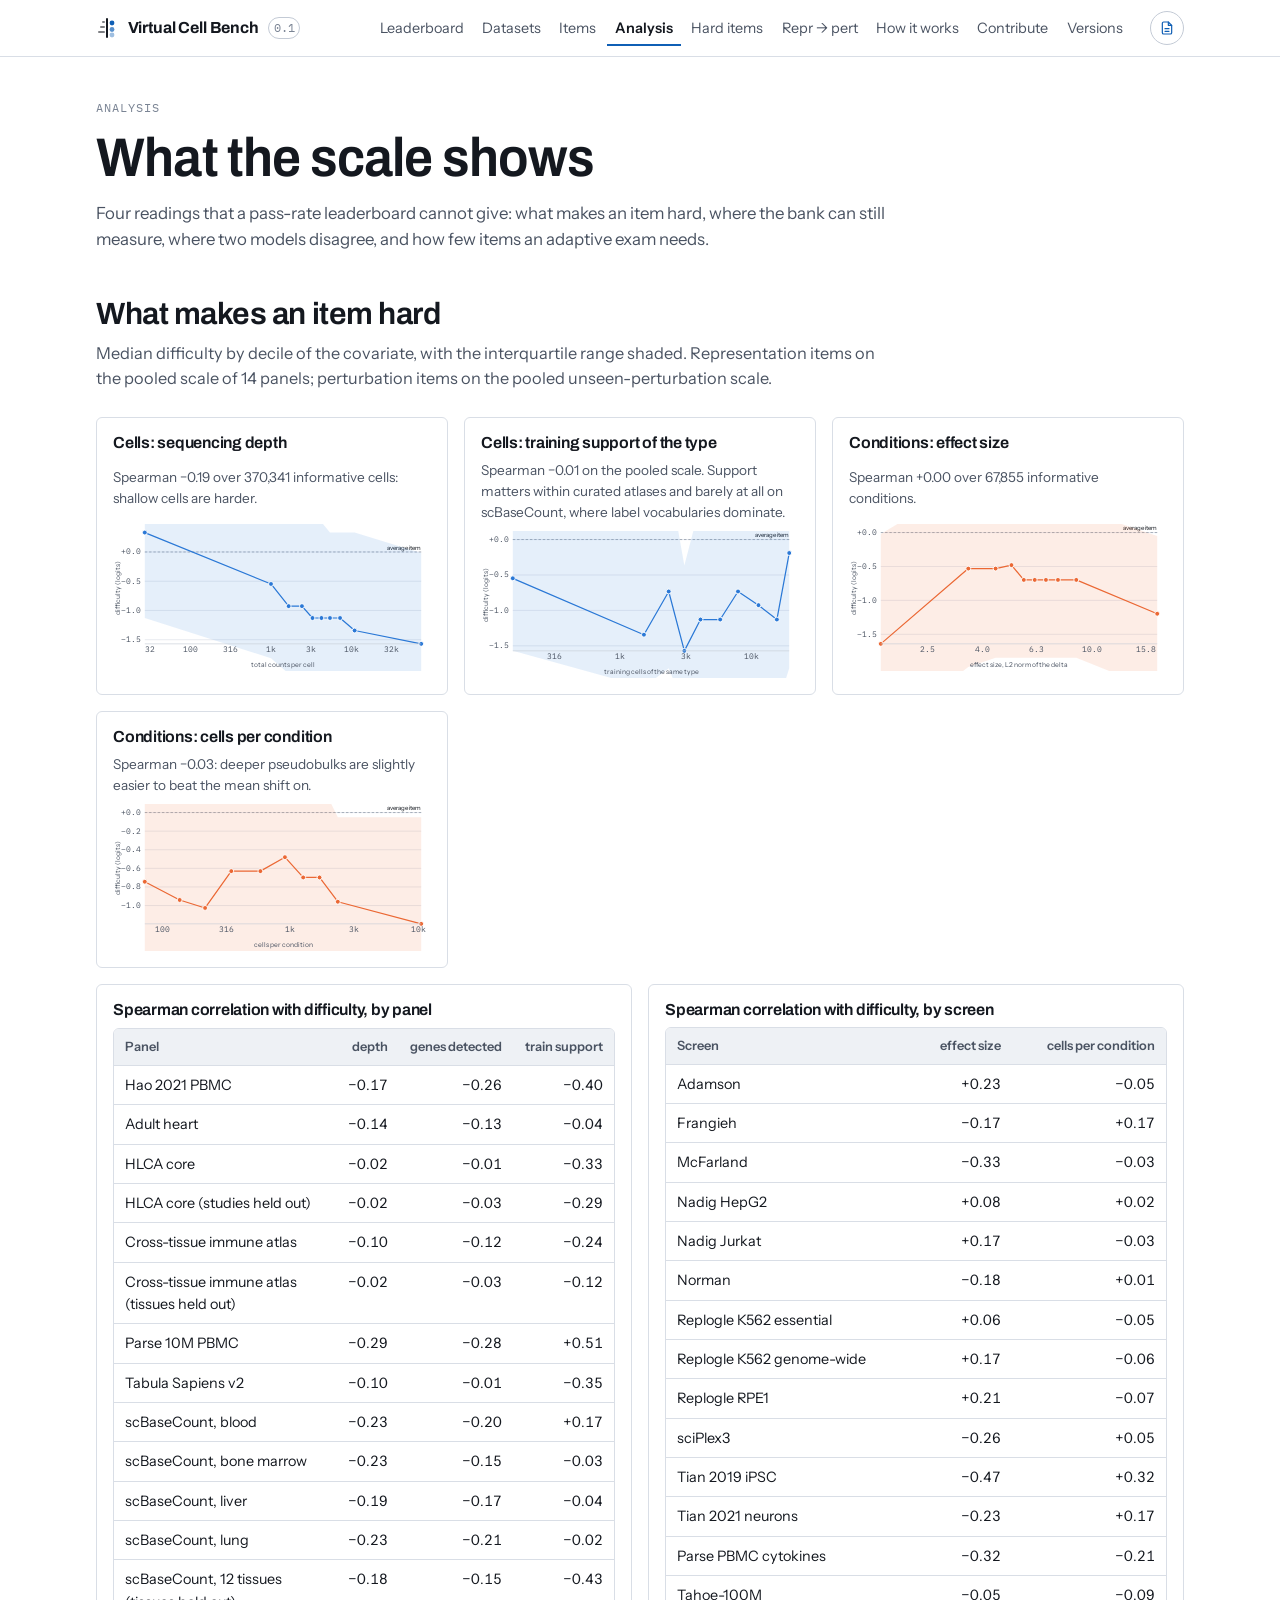
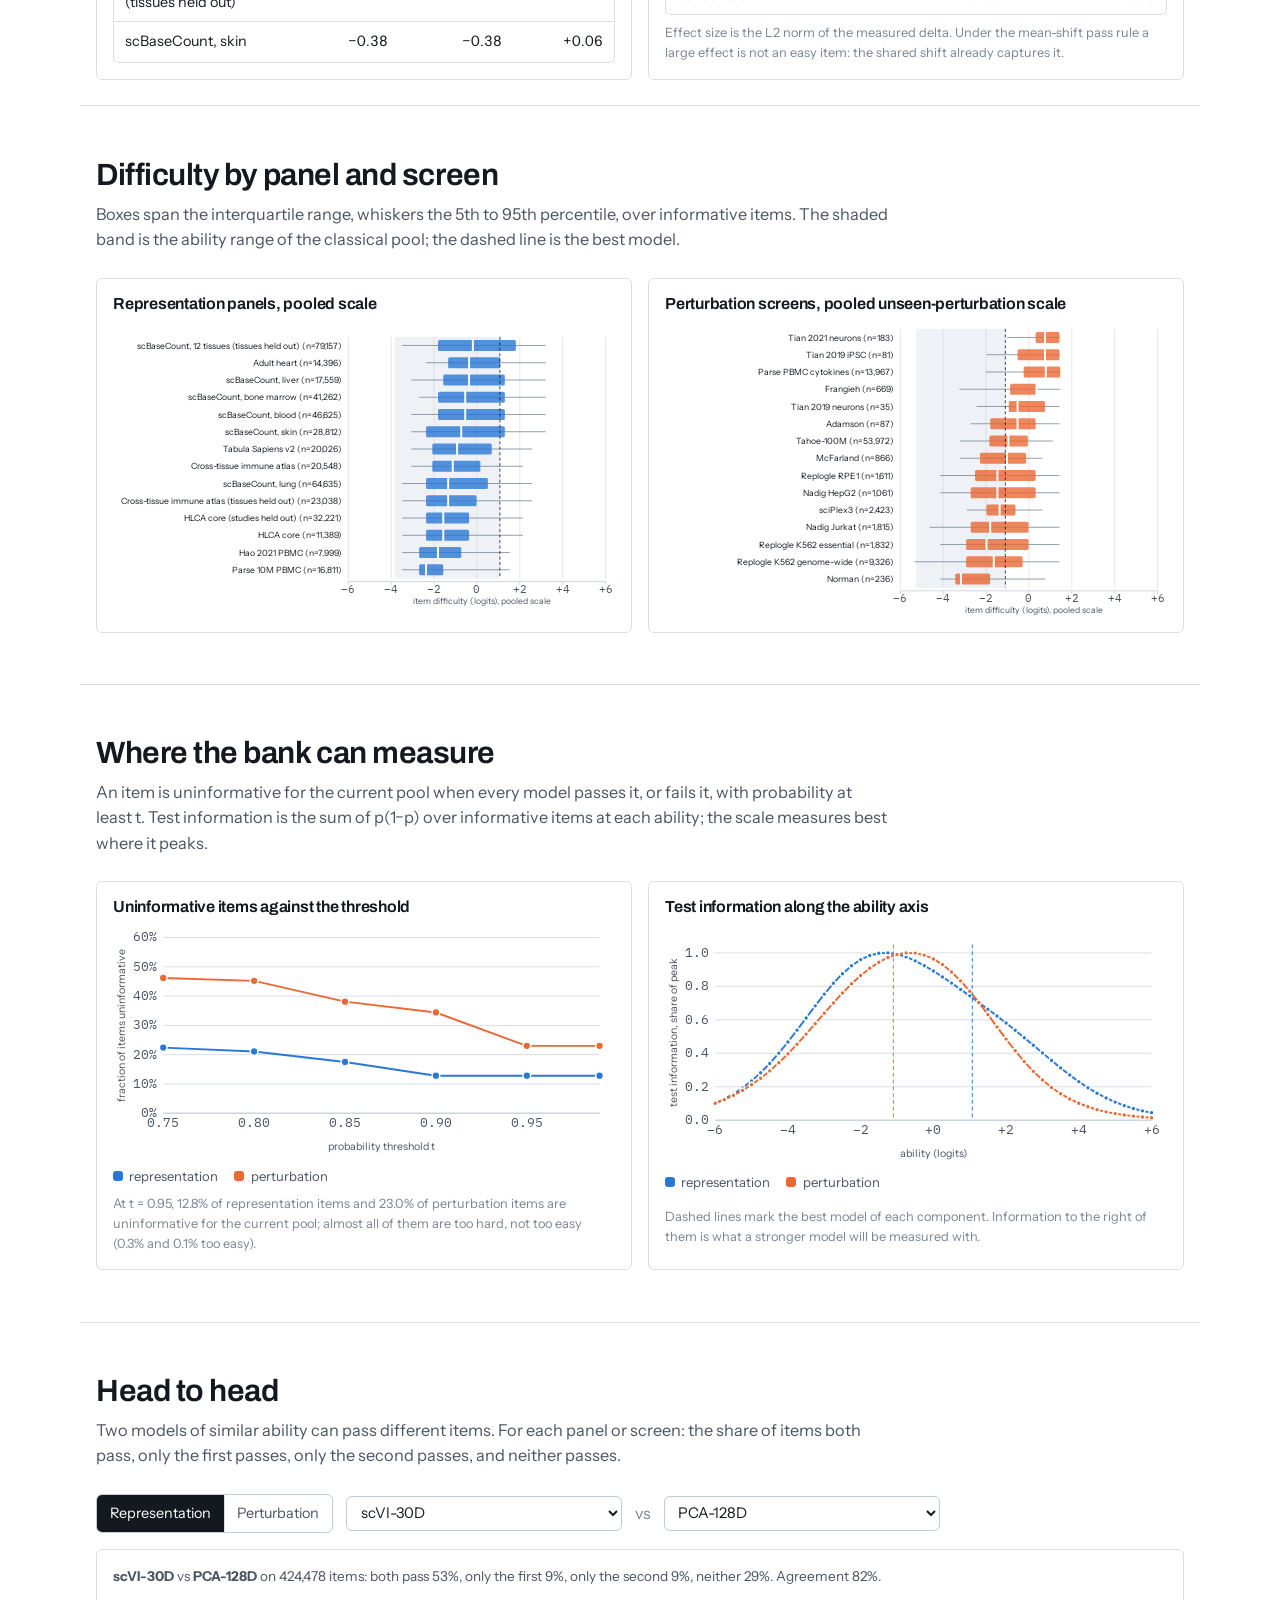
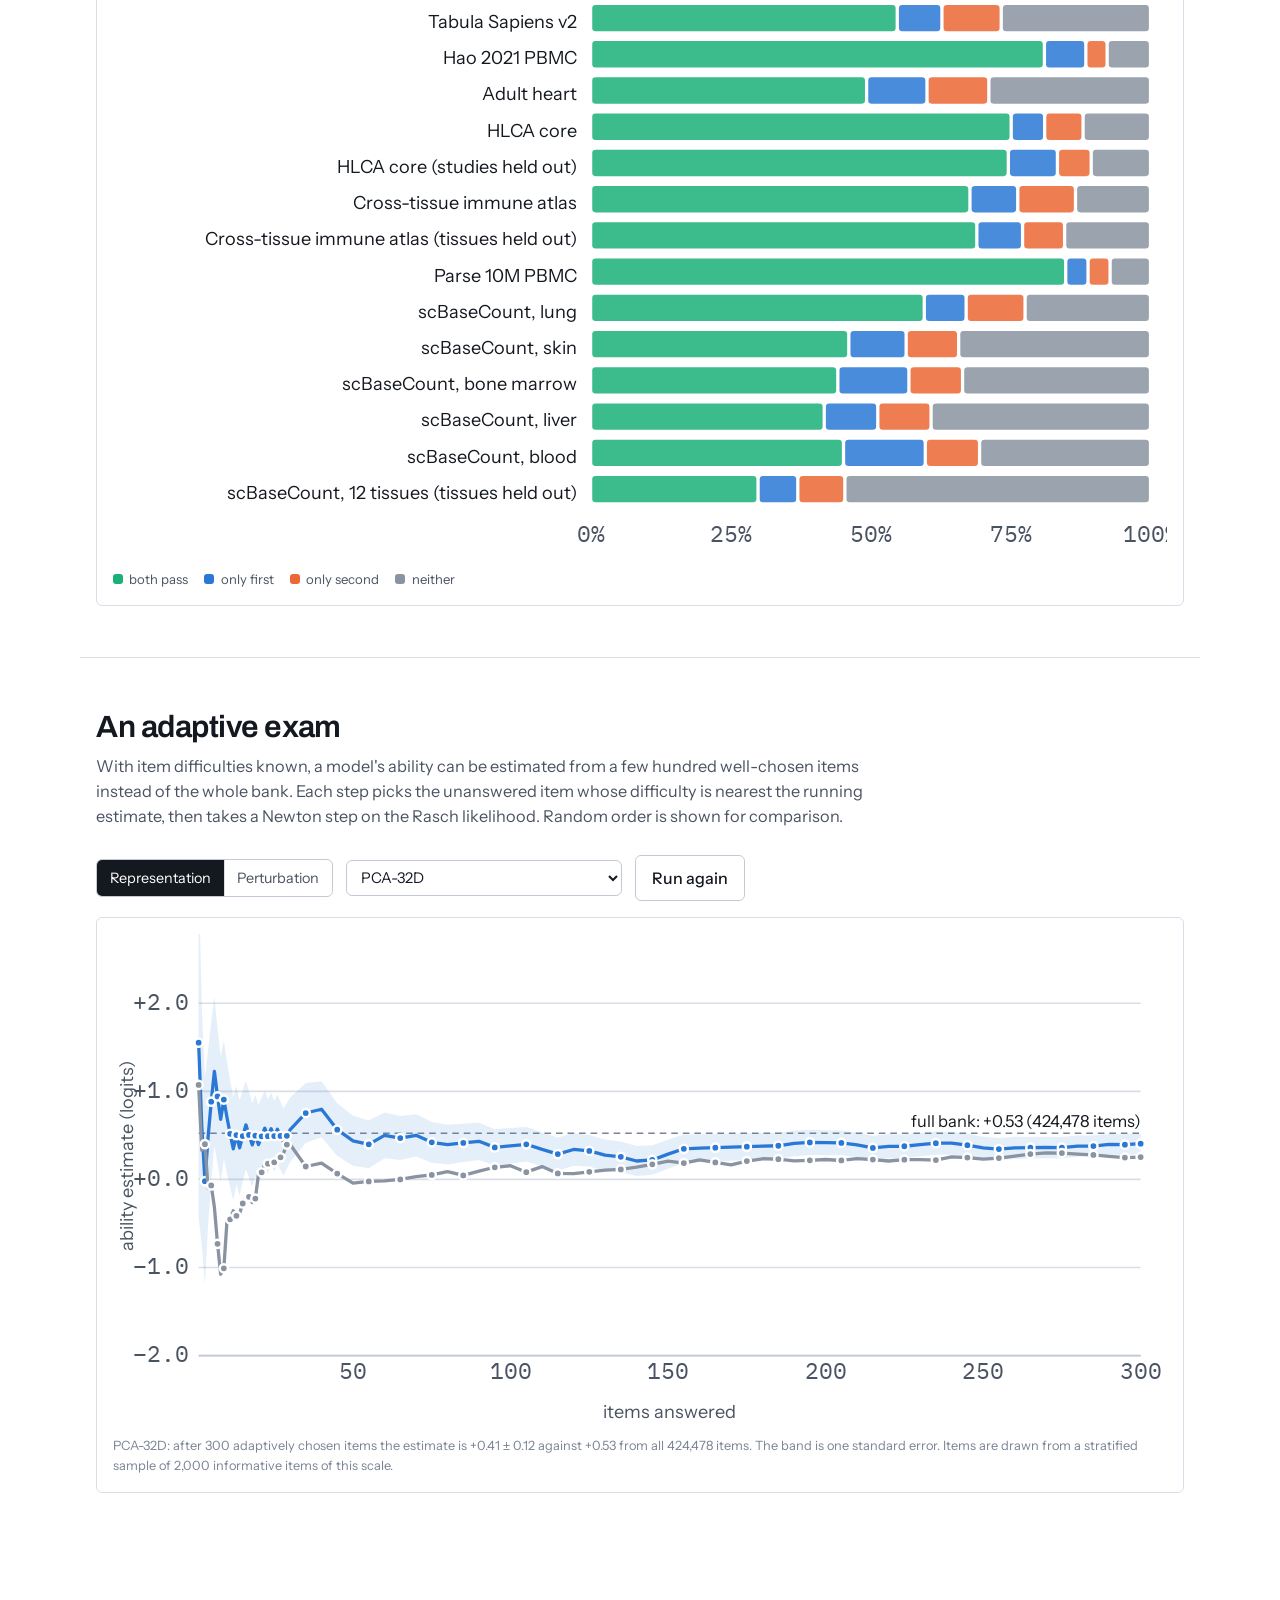
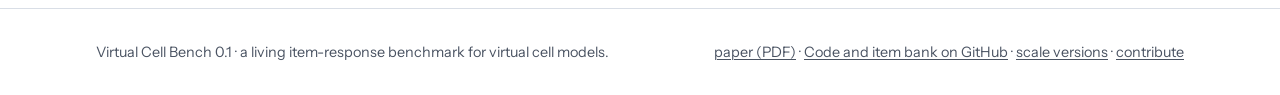
==== analysis/index.html @ 53761ced "Publish site from vc-benchmark 5a54bb7 (2026-10-26)" ====
<!doctype html>
<html lang="en">
<head>
<meta charset="utf-8">
<meta name="viewport" content="width=device-width, initial-scale=1, viewport-fit=cover">
<title>Analysis · Virtual Cell Bench</title>
<meta name="description" content="What makes an item hard, where the bank can measure, head-to-head model comparison and an adaptive exam demo.">
<link rel="icon" href="data:image/svg+xml,%3Csvg xmlns='http://www.w3.org/2000/svg' viewBox='0 0 32 32'%3E%3Crect width='32' height='32' rx='7' fill='%2314181f'/%3E%3Crect x='14.5' y='5' width='3' height='22' rx='1.5' fill='%23fff'/%3E%3Crect x='6' y='20' width='7' height='2.4' rx='1.2' fill='%23fff' opacity='.6'/%3E%3Crect x='8' y='14' width='5' height='2.4' rx='1.2' fill='%23fff' opacity='.6'/%3E%3Crect x='10' y='8' width='3' height='2.4' rx='1.2' fill='%23fff' opacity='.6'/%3E%3Ccircle cx='22' cy='9' r='2.8' fill='%236ea8f0'/%3E%3Ccircle cx='22' cy='16' r='2.8' fill='%236ea8f0' opacity='.7'/%3E%3Ccircle cx='22' cy='23' r='2.8' fill='%236ea8f0' opacity='.4'/%3E%3C/svg%3E">
<link rel="preconnect" href="https://fonts.googleapis.com">
<link rel="preconnect" href="https://fonts.gstatic.com" crossorigin>
<link rel="stylesheet" href="https://fonts.googleapis.com/css2?family=Archivo:wdth,wght@62..125,400..800&family=Instrument+Sans:wght@400;500;600&family=IBM+Plex+Mono:wght@400;500&display=swap">
<link rel="stylesheet" href="../assets/site.css">
<script type="module" src="../assets/app.js"></script>
</head>
<body data-page="analysis" data-base="../">
<div id="nav"></div>
<main>
  <header class="wrap page-head">
    <p class="kicker">Analysis</p>
    <h1>What the scale shows</h1>
    <p>Four readings that a pass-rate leaderboard cannot give: what makes an item hard, where the bank can still measure, where two models disagree, and how few items an adaptive exam needs.</p>
  </header>

  <section class="wrap section tight" id="covariates">
    <div class="head"><h2>What makes an item hard</h2><p class="lead">Median difficulty by decile of the covariate, with the interquartile range shaded. Representation items on the pooled scale of 14 panels; perturbation items on the pooled unseen-perturbation scale.</p></div>
    <div class="grid cols-2">
      <div class="fig"><h3>Cells: sequencing depth</h3><p class="sub" id="cov-depth-sub"></p><div id="cov-depth"></div></div>
      <div class="fig"><h3>Cells: training support of the type</h3><p class="sub" id="cov-support-sub"></p><div id="cov-support"></div></div>
      <div class="fig"><h3>Conditions: effect size</h3><p class="sub" id="cov-effect-sub"></p><div id="cov-effect"></div></div>
      <div class="fig"><h3>Conditions: cells per condition</h3><p class="sub" id="cov-cells-sub"></p><div id="cov-cells"></div></div>
    </div>
    <div class="grid cols-2" style="margin-top:1rem">
      <div class="fig"><h3>Spearman correlation with difficulty, by panel</h3><div class="tbl-wrap"><table id="cov-table-a"></table></div></div>
      <div class="fig"><h3>Spearman correlation with difficulty, by screen</h3><div class="tbl-wrap"><table id="cov-table-b"></table></div><p class="foot">Effect size is the L2 norm of the measured delta. Under the mean-shift pass rule a large effect is not an easy item: the shared shift already captures it.</p></div>
    </div>
  </section>

  <section class="wrap section" id="by-source">
    <div class="head"><h2>Difficulty by panel and screen</h2><p class="lead">Boxes span the interquartile range, whiskers the 5th to 95th percentile, over informative items. The shaded band is the ability range of the classical pool; the dashed line is the best model.</p></div>
    <div class="grid cols-2">
      <div class="fig"><h3>Representation panels, pooled scale</h3><div id="box-a"></div></div>
      <div class="fig"><h3>Perturbation screens, pooled unseen-perturbation scale</h3><div id="box-b"></div></div>
    </div>
  </section>

  <section class="wrap section" id="coverage">
    <div class="head"><h2>Where the bank can measure</h2><p class="lead">An item is uninformative for the current pool when every model passes it, or fails it, with probability at least t. Test information is the sum of p(1−p) over informative items at each ability; the scale measures best where it peaks.</p></div>
    <div class="grid cols-2">
      <div class="fig"><h3>Uninformative items against the threshold</h3><div id="retire-a"></div><p class="foot" id="retire-foot"></p></div>
      <div class="fig"><h3>Test information along the ability axis</h3><div id="info"></div><p class="foot">Dashed lines mark the best model of each component. Information to the right of them is what a stronger model will be measured with.</p></div>
    </div>
  </section>

  <section class="wrap section" id="h2h">
    <div class="head"><h2>Head to head</h2><p class="lead">Two models of similar ability can pass different items. For each panel or screen: the share of items both pass, only the first passes, only the second passes, and neither passes.</p></div>
    <div class="bar">
      <div class="seg" id="h2h-comp" role="group" aria-label="Component"><button type="button" data-comp="repr" class="on" aria-pressed="true">Representation</button><button type="button" data-comp="pert" aria-pressed="false">Perturbation</button></div>
      <select class="sel" id="h2h-a" aria-label="First model"></select><span class="faint">vs</span><select class="sel" id="h2h-b" aria-label="Second model"></select>
    </div>
    <div class="fig"><div id="h2h-summary" class="sub"></div><div id="h2h-chart"></div><div class="legend"><span><i class="sw" style="--c:var(--s3)"></i>both pass</span><span><i class="sw" style="--c:var(--s1)"></i>only first</span><span><i class="sw" style="--c:var(--s2)"></i>only second</span><span><i class="sw" style="--c:var(--s0)"></i>neither</span></div></div>
  </section>

  <section class="wrap section" id="adaptive">
    <div class="head"><h2>An adaptive exam</h2><p class="lead">With item difficulties known, a model's ability can be estimated from a few hundred well-chosen items instead of the whole bank. Each step picks the unanswered item whose difficulty is nearest the running estimate, then takes a Newton step on the Rasch likelihood. Random order is shown for comparison.</p></div>
    <div class="bar">
      <div class="seg" id="cat-comp" role="group" aria-label="Component"><button type="button" data-comp="repr" class="on" aria-pressed="true">Representation</button><button type="button" data-comp="pert" aria-pressed="false">Perturbation</button></div>
      <select class="sel" id="cat-rid" aria-label="Model"></select>
      <button type="button" class="btn" id="cat-run">Run again</button>
    </div>
    <div class="fig"><div id="cat-chart"></div><p class="foot" id="cat-foot"></p></div>
    <p id="err" class="empty" hidden></p>
  </section>

</main>
<div id="footer"></div>
</body>
</html>
---- assets/site.css ----
/* Virtual Cell Bench — one stylesheet, no build step.
   Layout: a single reading column (72ch) for prose, a wider column (1120px) for boards and charts.
   The logit scale is the visual motif: a vertical hairline axis runs through the hero and section heads. */

:root {
  /* color tokens, light */
  --bg: #ffffff;
  --bg-2: #ffffff;
  --bg-3: #eef1f5;
  --fg: #14181f;
  --fg-2: #4a5362;
  --fg-3: #7a8494;
  --line: #d9dee6;
  --line-2: #c3cad5;
  --accent: #0f5fb5;
  --accent-2: #0b4d93;
  --accent-soft: #dbe8f8;
  --warn: #b35c00;
  --warn-soft: #fbe9d6;
  --ok: #0c6b2a;
  /* categorical slots (validated, light) */
  --s1: #2a78d6; --s2: #eb6834; --s3: #1baf7a; --s4: #eda100; --s5: #e87ba4; --s6: #008300; --s7: #6250d6; --s8: #e34948; --s0: #8a93a2;
  --seq-1: #cde2fb; --seq-2: #86b6ef; --seq-3: #3987e5; --seq-4: #1c5cab; --seq-5: #0d366b;
  /* type */
  --display: "Archivo", "Helvetica Neue", Arial, sans-serif;
  --body: "Instrument Sans", "Segoe UI", Helvetica, Arial, sans-serif;
  --mono: "IBM Plex Mono", ui-monospace, "SFMono-Regular", Menlo, monospace;
  --radius: 6px;
  --shadow: 0 1px 2px rgba(20, 24, 31, 0.06), 0 6px 20px rgba(20, 24, 31, 0.05);
  --wide: 1120px;
  --read: 72ch;
  color-scheme: light;
}

*, *::before, *::after { box-sizing: border-box; }
html { -webkit-text-size-adjust: 100%; scroll-behavior: smooth; }
@media (prefers-reduced-motion: reduce) { html { scroll-behavior: auto; } *, *::before, *::after { animation: none !important; transition: none !important; } }
body {
  margin: 0; background: var(--bg); color: var(--fg); font-family: var(--body); font-size: 16px; line-height: 1.55;
  font-feature-settings: "ss01", "cv11"; min-height: 100%;
}
h1, h2, h3, h4 { font-family: var(--display); font-weight: 640; line-height: 1.12; letter-spacing: -0.015em; text-wrap: balance; margin: 0; }
h1 { font-size: clamp(2rem, 4.5vw, 3.4rem); font-stretch: 92%; }
h2 { font-size: clamp(1.45rem, 2.4vw, 1.95rem); }
h3 { font-size: 1.15rem; }
h4 { font-size: 1rem; }
p { margin: 0; }
a { color: var(--accent); text-decoration-thickness: 1px; text-underline-offset: 2px; }
a:hover { color: var(--accent-2); }
code, pre, .mono { font-family: var(--mono); font-size: 0.86em; }
pre { background: var(--bg-3); border: 1px solid var(--line); border-radius: var(--radius); padding: 0.9rem 1rem; overflow-x: auto; line-height: 1.5; }
code { background: var(--bg-3); padding: 0.05em 0.35em; border-radius: 4px; }
pre code { background: none; padding: 0; }
small, .small { font-size: 0.85rem; }
.muted { color: var(--fg-2); }
.faint { color: var(--fg-3); }
.num, td.num, .tabular { font-variant-numeric: tabular-nums; }
:focus-visible { outline: 2px solid var(--accent); outline-offset: 2px; }
button { font: inherit; color: inherit; }
img, svg { max-width: 100%; }
hr { border: 0; border-top: 1px solid var(--line); margin: 0; }
[hidden] { display: none !important; }

/* ---------- chrome ---------- */
.nav {
  position: sticky; top: 0; z-index: 20; background: color-mix(in srgb, var(--bg) 86%, transparent); backdrop-filter: blur(10px);
  border-bottom: 1px solid var(--line);
}
.nav-inner {
  max-width: var(--wide); margin: 0 auto; display: flex; align-items: center; gap: 1.2rem; min-height: 56px;
  padding-inline: max(16px, env(safe-area-inset-left, 0px)) max(16px, env(safe-area-inset-right, 0px));
}
.brand { display: inline-flex; align-items: center; gap: 0.6rem; font-family: var(--display); font-weight: 700; letter-spacing: -0.01em; text-decoration: none; color: var(--fg); white-space: nowrap; }
.brand .mark { width: 22px; height: 22px; display: block; }
.brand .ver { font-family: var(--mono); font-weight: 400; font-size: 0.72rem; color: var(--fg-3); padding: 0.1em 0.4em; border: 1px solid var(--line-2); border-radius: 999px; }
.nav-links { display: flex; gap: 0.15rem; margin-left: auto; overflow-x: auto; scrollbar-width: none; }
.nav-links::-webkit-scrollbar { display: none; }
.nav-links a { color: var(--fg-2); text-decoration: none; font-size: 0.9rem; padding: 0.45rem 0.5rem; border-radius: 4px; white-space: nowrap; }
.nav-links a:hover { color: var(--fg); background: var(--bg-3); }
.nav-links a[aria-current="page"] { color: var(--fg); font-weight: 600; box-shadow: inset 0 -2px 0 var(--accent); border-radius: 0; }
.theme-btn { border: 1px solid var(--line-2); background: var(--bg-2); border-radius: 999px; width: 34px; height: 34px; display: inline-grid; place-items: center; cursor: pointer; flex: none; }
.theme-btn svg { width: 16px; height: 16px; }
.theme-btn:hover { background: var(--bg-3); }
.footer { border-top: 1px solid var(--line); margin-top: 4rem; color: var(--fg-2); font-size: 0.9rem; }
.footer-inner { max-width: var(--wide); margin: 0 auto; padding-block: 2rem; padding-inline: max(16px, env(safe-area-inset-left, 0px)) max(16px, env(safe-area-inset-right, 0px)); display: flex; flex-wrap: wrap; gap: 1rem 2rem; justify-content: space-between; }
.footer a { color: inherit; }

/* ---------- layout ---------- */
.wrap { max-width: var(--wide); margin: 0 auto; padding-inline: max(16px, env(safe-area-inset-left, 0px)) max(16px, env(safe-area-inset-right, 0px)); }
.read { max-width: var(--read); }
.section { padding-block: 3.2rem; }
.section + .section { border-top: 1px solid var(--line); }
.section.tight { padding-block: 1.6rem; }
.head { display: grid; gap: 0.6rem; margin-bottom: 1.6rem; max-width: var(--read); }
.head .kicker { font-family: var(--mono); font-size: 0.74rem; letter-spacing: 0.08em; text-transform: uppercase; color: var(--fg-3); }
.head p.lead { color: var(--fg-2); font-size: 1.02rem; }
.page-head { padding-block: 2.6rem 1.2rem; display: grid; gap: 0.7rem; }
.page-head .kicker { font-family: var(--mono); font-size: 0.74rem; letter-spacing: 0.08em; text-transform: uppercase; color: var(--fg-3); }
.page-head p { color: var(--fg-2); max-width: var(--read); font-size: 1.05rem; }
.grid { display: grid; gap: 1rem; }
.grid.cols-2 { grid-template-columns: repeat(auto-fit, minmax(min(100%, 320px), 1fr)); }
.grid.cols-3 { grid-template-columns: repeat(auto-fit, minmax(min(100%, 280px), 1fr)); }
.grid.cols-4 { grid-template-columns: repeat(auto-fit, minmax(min(100%, 220px), 1fr)); }
.prose { max-width: var(--read); display: grid; gap: 0.9rem; }
.prose h2 { margin-top: 1.4rem; }
.prose h3 { margin-top: 0.8rem; }
.prose ul, .prose ol { margin: 0; padding-left: 1.3rem; display: grid; gap: 0.35rem; }
.prose li::marker { color: var(--fg-3); }
.prose table { font-size: 0.92rem; }
.callout { border-left: 3px solid var(--accent); background: var(--accent-soft); padding: 0.8rem 1rem; border-radius: 0 var(--radius) var(--radius) 0; }
.callout.warn { border-color: var(--warn); background: var(--warn-soft); }
.note { color: var(--fg-2); font-size: 0.9rem; }
.btn { display: inline-flex; align-items: center; gap: 0.4rem; padding: 0.6rem 1rem; border: 1px solid var(--line-2); border-radius: var(--radius); background: var(--bg-2); color: var(--fg); text-decoration: none; font-weight: 500; cursor: pointer; }
.btn:hover { background: var(--bg-3); color: var(--fg); }
.btn.primary { background: var(--accent); border-color: var(--accent); color: #fff; }
.btn.primary:hover { background: var(--accent-2); color: #fff; }
.cta { display: flex; flex-wrap: wrap; gap: 0.6rem; }
.arr { font-family: var(--mono); }

/* ---------- hero ---------- */
.hero { padding-block: 3rem 2.4rem; display: grid; gap: 2rem; grid-template-columns: minmax(0, 1fr); align-items: center; }
@media (min-width: 900px) { .hero { grid-template-columns: minmax(0, 5fr) minmax(0, 6fr); gap: 3rem; } }
.hero-copy { display: grid; gap: 1.2rem; }
.hero-copy .kicker { font-family: var(--mono); font-size: 0.78rem; letter-spacing: 0.08em; text-transform: uppercase; color: var(--fg-3); }
.hero-copy h1 span { display: block; }
.hero-copy h1 em { font-style: normal; color: var(--accent); }
.hero-copy .lead { color: var(--fg-2); font-size: 1.08rem; max-width: 52ch; }
.hero-fig { min-width: 0; }
.hero-fig figcaption { font-size: 0.82rem; color: var(--fg-3); margin-top: 0.4rem; }

/* ---------- big numbers ---------- */
.bignums { display: grid; grid-template-columns: repeat(auto-fit, minmax(min(100%, 150px), 1fr)); gap: 0; border-top: 1px solid var(--line); border-bottom: 1px solid var(--line); margin: 0; }
.bignums div { padding: 1.2rem 1rem 1.1rem 0; border-right: 1px solid var(--line); display: grid; gap: 0.15rem; align-content: start; }
.bignums div:last-child { border-right: 0; }
.bignums div + div { padding-left: 1rem; }
.bignums dt { font-size: 0.78rem; color: var(--fg-3); order: 2; }
.bignums dd { margin: 0; font-family: var(--display); font-size: clamp(1.5rem, 3vw, 2.1rem); font-weight: 640; letter-spacing: -0.02em; font-variant-numeric: tabular-nums; order: 1; }
.bignums dd small { font-size: 0.55em; font-weight: 500; color: var(--fg-2); margin-left: 0.15em; }

/* ---------- segmented controls & selects ---------- */
.bar { display: flex; flex-wrap: wrap; gap: 0.6rem 0.8rem; align-items: center; margin-bottom: 1rem; }
.bar .grow { flex: 1; }
.seg { display: inline-flex; border: 1px solid var(--line-2); border-radius: var(--radius); overflow: hidden; background: var(--bg-2); }
.seg button { border: 0; background: transparent; padding: 0.45rem 0.8rem; cursor: pointer; color: var(--fg-2); font-size: 0.9rem; white-space: nowrap; }
.seg button + button { border-left: 1px solid var(--line); }
.seg button.on, .seg button[aria-pressed="true"] { background: var(--fg); color: var(--bg); }
.seg button:hover:not(.on) { background: var(--bg-3); color: var(--fg); }
select.sel, input.inp { font: inherit; font-size: 0.92rem; color: var(--fg); background: var(--bg-2); border: 1px solid var(--line-2); border-radius: var(--radius); padding: 0.42rem 0.6rem; max-width: 100%; }
input.inp { min-width: 0; width: min(100%, 320px); }
.chip { display: inline-flex; align-items: center; gap: 0.35rem; font-size: 0.78rem; border: 1px solid var(--line-2); border-radius: 999px; padding: 0.1rem 0.55rem; color: var(--fg-2); white-space: nowrap; }
.chip.warn { border-color: var(--warn); color: var(--warn); }
.sw { display: inline-block; width: 10px; height: 10px; border-radius: 3px; background: var(--c, var(--s0)); flex: none; }
.legend { display: flex; flex-wrap: wrap; gap: 0.35rem 1rem; font-size: 0.82rem; color: var(--fg-2); margin-top: 0.6rem; }
.legend span { display: inline-flex; align-items: center; gap: 0.4rem; }

/* ---------- ability board ---------- */
.board { display: grid; gap: 2px; }
.board-axis, .brow { display: grid; grid-template-columns: minmax(0, 290px) minmax(0, 1fr) 74px; gap: 0.8rem; align-items: center; }
@media (max-width: 900px) { .board-axis, .brow { grid-template-columns: minmax(0, 210px) minmax(0, 1fr) 74px; } }
@media (max-width: 640px) { .board-axis, .brow { grid-template-columns: minmax(0, 140px) minmax(0, 1fr) 60px; gap: 0.5rem; } }
.board-axis { color: var(--fg-3); font-size: 0.74rem; font-family: var(--mono); padding-bottom: 0.3rem; }
.board-axis .ticks { position: relative; height: 14px; }
.board-axis .ticks i { position: absolute; transform: translateX(-50%); font-style: normal; }
.brow { padding: 0.28rem 0.35rem; border-radius: 4px; background: transparent; border: 0; text-align: left; width: 100%; cursor: pointer; }
.brow:hover { background: var(--bg-3); }
.brow.on { background: var(--accent-soft); }
.brow.still { cursor: default; }
.brow.still:hover { background: transparent; }
.bname { display: flex; align-items: center; gap: 0.5rem; min-width: 0; font-size: 0.9rem; }
.bname b { font-weight: 560; overflow: hidden; text-overflow: ellipsis; white-space: nowrap; }
.bname .rank { font-family: var(--mono); font-size: 0.72rem; color: var(--fg-3); width: 1.6em; flex: none; text-align: right; }
.track { position: relative; height: 18px; min-width: 0; }
.track .zero { position: absolute; top: -3px; bottom: -3px; left: var(--z); width: 1px; background: var(--line-2); }
.track .bar-fill { position: absolute; top: 3px; height: 12px; left: var(--l); width: var(--w); background: var(--c); border-radius: 0 3px 3px 0; opacity: 0.85; }
.track .bar-fill.neg { border-radius: 3px 0 0 3px; }
.track .whisker { position: absolute; top: 8.5px; height: 1px; left: var(--l); width: var(--w); background: var(--fg); opacity: 0.6; }
.track .dot { position: absolute; top: 5px; width: 8px; height: 8px; border-radius: 50%; background: var(--c); border: 2px solid var(--bg); left: var(--x); transform: translateX(-50%); box-sizing: content-box; }
.bval { font-family: var(--mono); font-size: 0.82rem; text-align: right; white-space: nowrap; }
.bval small { color: var(--fg-3); display: block; font-size: 0.7rem; }
.bdetail { grid-column: 1 / -1; background: var(--bg-2); border: 1px solid var(--line); border-radius: var(--radius); padding: 0.9rem 1rem; margin: 0.2rem 0 0.6rem; display: grid; gap: 0.8rem; }
.bdetail h4 { display: flex; flex-wrap: wrap; gap: 0.5rem 0.8rem; align-items: baseline; }
.bdetail .stats { display: flex; flex-wrap: wrap; gap: 0.3rem 1.2rem; font-size: 0.86rem; color: var(--fg-2); }
.bdetail .stats b { color: var(--fg); font-family: var(--mono); font-weight: 500; }
.minis { display: grid; grid-template-columns: repeat(auto-fill, minmax(min(100%, 240px), 1fr)); gap: 0.35rem 1.2rem; }
.mini { display: grid; grid-template-columns: minmax(0, 1fr) 46px; gap: 0.5rem; align-items: center; font-size: 0.8rem; }
.mini .lab { overflow: hidden; text-overflow: ellipsis; white-space: nowrap; color: var(--fg-2); }
.mini .val { font-family: var(--mono); text-align: right; }
.mini .bar-mini { height: 4px; background: var(--bg-3); border-radius: 2px; position: relative; overflow: hidden; grid-column: 1 / -1; }
.mini .bar-mini i { position: absolute; top: 0; bottom: 0; background: var(--c, var(--accent)); left: var(--l); width: var(--w); }
.why4 { display: grid; grid-template-columns: repeat(auto-fit, minmax(min(100%, 440px), 1fr)); gap: 1rem; }
.why4 .fig h3 { font-size: 1.05rem; }
ul.spec { margin: 0; padding-left: 1.1rem; display: grid; gap: 0.35rem; font-size: 0.92rem; color: var(--fg-2); }
ul.spec li::marker { color: var(--fg-3); }
.card pre { font-size: 0.74rem; margin: 0; }
.card .sub { font-size: 0.85rem; color: var(--fg-2); }
.rules6 { display: grid; grid-template-columns: repeat(auto-fit, minmax(min(100%, 260px), 1fr)); gap: 1rem; }
.rule { display: grid; gap: 0.35rem; padding: 1rem; border: 1px solid var(--line); border-radius: var(--radius); background: var(--bg-2); }
.rule h4 { font-size: 0.98rem; }
.rule p { font-size: 0.9rem; color: var(--fg-2); }

/* ---------- cards ---------- */
.cards { display: grid; grid-template-columns: repeat(auto-fill, minmax(min(100%, 300px), 1fr)); gap: 1rem; }
.card { background: var(--bg-2); border: 1px solid var(--line); border-radius: var(--radius); padding: 1rem 1.1rem; display: grid; gap: 0.6rem; align-content: start; min-width: 0; }
.card h3 { font-size: 1.05rem; display: flex; justify-content: space-between; gap: 0.6rem; align-items: baseline; }
.card .src { font-size: 0.82rem; color: var(--fg-3); }
.card dl { display: grid; grid-template-columns: auto 1fr; gap: 0.15rem 0.8rem; margin: 0; font-size: 0.86rem; }
.card dt { color: var(--fg-3); }
.card dd { margin: 0; font-variant-numeric: tabular-nums; }
.card .spark { height: 44px; }
.card .top { font-size: 0.86rem; color: var(--fg-2); }

/* ---------- tables ---------- */
.tbl-wrap { overflow-x: auto; border: 1px solid var(--line); border-radius: var(--radius); background: var(--bg-2); }
table { border-collapse: collapse; width: 100%; font-size: 0.9rem; }
th, td { text-align: left; padding: 0.5rem 0.7rem; border-bottom: 1px solid var(--line); vertical-align: top; }
th { font-weight: 600; font-size: 0.8rem; color: var(--fg-2); background: var(--bg-3); position: sticky; top: 0; white-space: nowrap; }
th.sortable { cursor: pointer; user-select: none; }
th.sortable:hover { color: var(--fg); }
th.sorted::after { content: " ▾"; color: var(--accent); }
th.sorted.asc::after { content: " ▴"; }
td.num, th.num { text-align: right; font-variant-numeric: tabular-nums; }
tbody tr:hover { background: var(--bg-3); }
tbody tr:last-child td { border-bottom: 0; }
.pager { display: flex; gap: 0.6rem; align-items: center; font-size: 0.86rem; color: var(--fg-2); margin-top: 0.6rem; flex-wrap: wrap; }
.pager button { border: 1px solid var(--line-2); background: var(--bg-2); border-radius: 4px; padding: 0.25rem 0.6rem; cursor: pointer; }
.pager button:disabled { opacity: 0.4; cursor: default; }

/* ---------- charts ---------- */
.fig { background: var(--bg-2); border: 1px solid var(--line); border-radius: var(--radius); padding: 1rem; min-width: 0; display: grid; gap: 0.5rem; }
.fig h3 { font-size: 1rem; }
.fig .sub { font-size: 0.85rem; color: var(--fg-2); }
.fig svg { width: 100%; height: auto; display: block; }
.fig .foot { font-size: 0.8rem; color: var(--fg-3); }
svg text { font-family: var(--body); fill: var(--fg-2); font-size: 11px; }
svg text.mono { font-family: var(--mono); }
svg .axis line, svg .axis path { stroke: var(--line-2); stroke-width: 1; }
svg .grid line { stroke: var(--line); stroke-width: 1; }
svg .zero { stroke: var(--fg-3); stroke-width: 1; }
svg .lab { fill: var(--fg); }
svg .mark { cursor: pointer; }
#tip { position: fixed; z-index: 50; pointer-events: none; background: var(--fg); color: var(--bg); font-size: 0.8rem; padding: 0.4rem 0.6rem; border-radius: 4px; max-width: 280px; box-shadow: var(--shadow); line-height: 1.4; }
#tip b { font-weight: 600; }

/* wright map (hero) */
.wright rect.hbar { fill: var(--s1); opacity: 0.85; transform-box: fill-box; transform-origin: right center; }
.wright line.tick { stroke: var(--fg); stroke-width: 1.5; }
.wright text.tlab { font-size: 10.5px; fill: var(--fg); }
.wright .axis-main { stroke: var(--fg-3); stroke-width: 1.2; }
@keyframes grow { from { transform: scaleX(0); } to { transform: scaleX(1); } }
@keyframes drop { from { opacity: 0; transform: translateY(-6px); } to { opacity: 1; transform: none; } }
.wright.anim rect.hbar { animation: grow 0.9s cubic-bezier(.2,.7,.2,1) both; animation-delay: calc(var(--i) * 18ms); }
.wright.anim g.model { animation: drop 0.6s ease both; animation-delay: calc(0.5s + var(--i) * 45ms); }

/* loop diagram */
.loop { display: grid; grid-template-columns: repeat(auto-fit, minmax(min(100%, 200px), 1fr)); gap: 0.8rem; counter-reset: step; }
.loop .step { position: relative; padding: 1rem 1rem 1rem 1rem; border: 1px solid var(--line); border-radius: var(--radius); background: var(--bg-2); display: grid; gap: 0.35rem; }
.loop .step::before { counter-increment: step; content: counter(step); font-family: var(--mono); font-size: 0.72rem; color: var(--fg-3); }
.loop .step h4 { font-size: 1rem; }
.loop .step p { font-size: 0.88rem; color: var(--fg-2); }
.loop .step::after { content: "→"; position: absolute; right: -0.9rem; top: 50%; transform: translateY(-50%); color: var(--fg-3); font-family: var(--mono); }
.loop .step:last-child::after { content: "↺"; }
@media (max-width: 640px) { .loop .step::after { display: none; } }

/* trust list */
.trust { display: grid; gap: 0.8rem; max-width: var(--read); }
.trust li { display: grid; grid-template-columns: 24px 1fr; gap: 0.7rem; align-items: start; }
.trust ul { list-style: none; padding: 0; margin: 0; display: grid; gap: 0.8rem; }
.trust .ico { width: 24px; height: 24px; color: var(--accent); }
.trust b { display: block; }
.trust span { color: var(--fg-2); font-size: 0.94rem; }

/* home teasers */
.teaser { display: grid; gap: 1rem; grid-template-columns: minmax(0, 1fr); }
@media (min-width: 820px) { .teaser { grid-template-columns: minmax(0, 2fr) minmax(0, 3fr); align-items: start; } }
.teaser .txt { display: grid; gap: 0.7rem; }
.teaser .txt p { color: var(--fg-2); }

/* citation */
.cite { position: relative; }
.cite button { position: absolute; top: 0.5rem; right: 0.5rem; font-size: 0.78rem; border: 1px solid var(--line-2); background: var(--bg-2); border-radius: 4px; padding: 0.2rem 0.5rem; cursor: pointer; }

/* versions */
.timeline { display: grid; gap: 0; max-width: var(--read); }
.timeline .ev { display: grid; grid-template-columns: 110px 1fr; gap: 1rem; padding: 1rem 0; border-top: 1px solid var(--line); }
.timeline .ev time { font-family: var(--mono); font-size: 0.8rem; color: var(--fg-3); padding-top: 0.2rem; }
.timeline .ev h3 { font-size: 1rem; margin-bottom: 0.3rem; }
.timeline .ev p, .timeline .ev li { font-size: 0.92rem; color: var(--fg-2); }
.timeline .ev ul { margin: 0.3rem 0 0; padding-left: 1.2rem; }
@media (max-width: 520px) { .timeline .ev { grid-template-columns: 1fr; gap: 0.2rem; } }

.scale-rule { width: 2px; background: var(--line-2); height: 44px; margin: 0 0 1.2rem 0.3rem; position: relative; }
.scale-rule::before, .scale-rule::after { content: ""; position: absolute; left: -3px; width: 8px; height: 1px; background: var(--fg-3); }
.scale-rule::before { top: 0; } .scale-rule::after { bottom: 0; }
.empty { color: var(--fg-3); font-size: 0.9rem; padding: 1rem; border: 1px dashed var(--line-2); border-radius: var(--radius); }

/* key-value list in cards: stacked, the value in mono under its label */
.card dl.kv, dl.kv { display: block; margin: 0 0 1rem; font-size: 0.9rem; }
dl.kv dt { color: var(--fg-2); margin-top: 0.5rem; }
dl.kv dd { margin: 0.1rem 0 0; font-family: var(--mono); font-size: 0.88rem; }

/* pipeline scene: a wide drawn figure that scrolls sideways on small screens */
.scene { margin: 0; display: grid; gap: 0.8rem; }
.scene .scene-svg { min-width: 960px; width: 100%; height: auto; display: block; font-family: var(--body); }
@media (max-width: 1000px) { .scene { overflow-x: auto; padding-bottom: 0.5rem; } }
.scene figcaption { font-size: 0.86rem; color: var(--fg-2); max-width: var(--read); }

/* ---- home pipeline figure: staged reveal once it scrolls into view (class "anim" set by home.js) ---- */
.pipeline .pp-step, .pipeline .pp-arrow, .pipeline .pp-cell.on, .pipeline .pp-mark, .pipeline .pp-bar, .pipeline .pp-dot { transform-box: fill-box; transform-origin: center; }
@media (prefers-reduced-motion: no-preference) {
  .pipeline.anim .pp-step { opacity: 0; animation: pp-in 0.55s cubic-bezier(0.2, 0.7, 0.2, 1) forwards; animation-delay: calc(var(--i) * 0.45s); }
  .pipeline.anim .pp-arrow { opacity: 0; animation: pp-in 0.35s ease-out forwards; animation-delay: calc(var(--i) * 0.45s + 0.4s); }
  .pipeline.anim .pp-mark { opacity: 0; animation: pp-pop 0.25s ease-out forwards; animation-delay: calc(0.45s + 0.35s + var(--j) * 0.045s); }
  .pipeline.anim .pp-cell.on { opacity: 0; animation: pp-pop 0.25s ease-out forwards; animation-delay: calc(0.9s + 0.35s + var(--j) * 0.012s); }
  .pipeline.anim .pp-bar { transform: scaleX(0); transform-origin: right center; animation: pp-grow 0.4s cubic-bezier(0.2, 0.7, 0.2, 1) forwards; animation-delay: calc(1.8s + 0.35s + var(--j) * 0.06s); }
  .pipeline.anim .pp-dot { opacity: 0; animation: pp-pop 0.3s ease-out forwards; animation-delay: calc(1.8s + 0.7s + var(--j) * 0.1s); }
  .pipeline.anim .pp-loop { animation: pp-march 1.4s linear infinite; animation-delay: 2.7s; }
}
@keyframes pp-in { from { opacity: 0; transform: translateY(10px); } to { opacity: 1; transform: none; } }
@keyframes pp-pop { from { opacity: 0; transform: scale(0.6); } to { opacity: 1; transform: none; } }
@keyframes pp-grow { to { transform: none; } }
@keyframes pp-march { from { stroke-dashoffset: 16; } to { stroke-dashoffset: 0; } }

.toggle { display: inline-flex; align-items: center; gap: 0.4rem; font-size: 0.9rem; color: var(--fg-2); cursor: pointer; }
.toggle input { accent-color: var(--accent); }
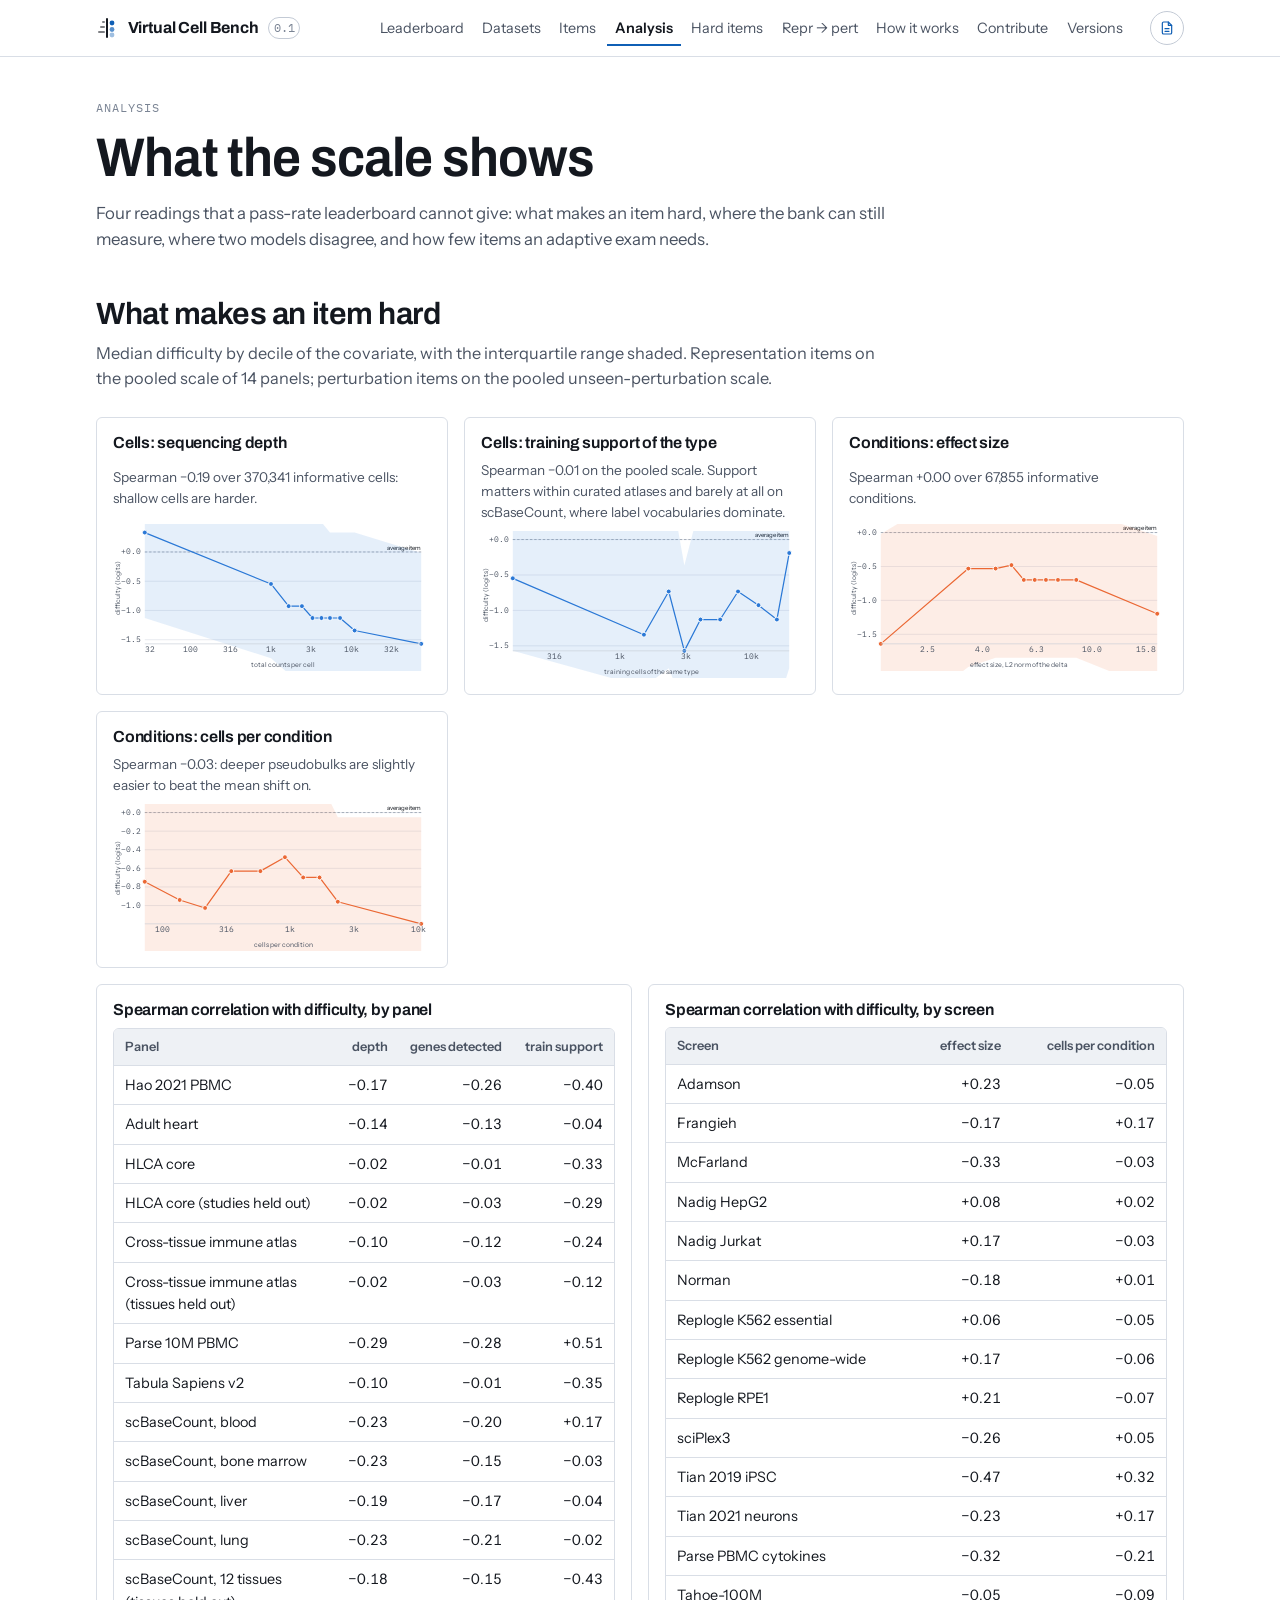
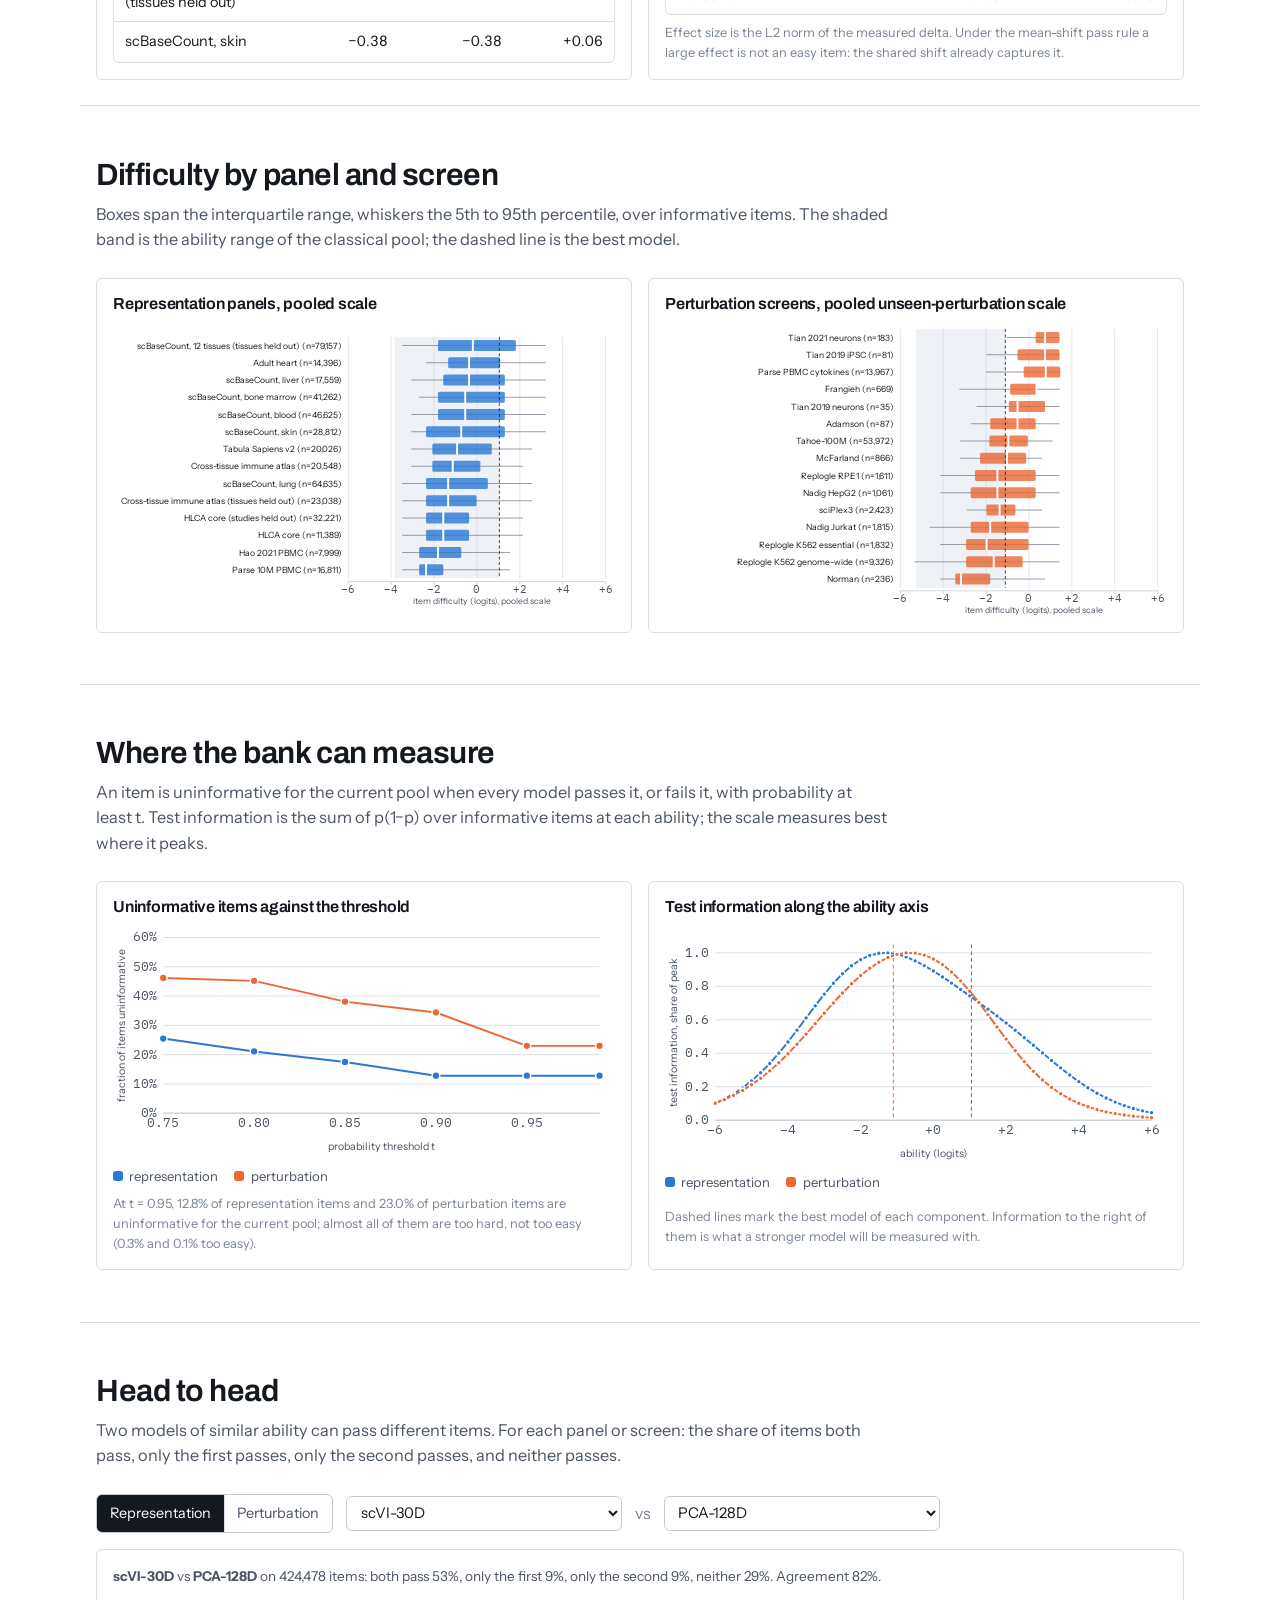
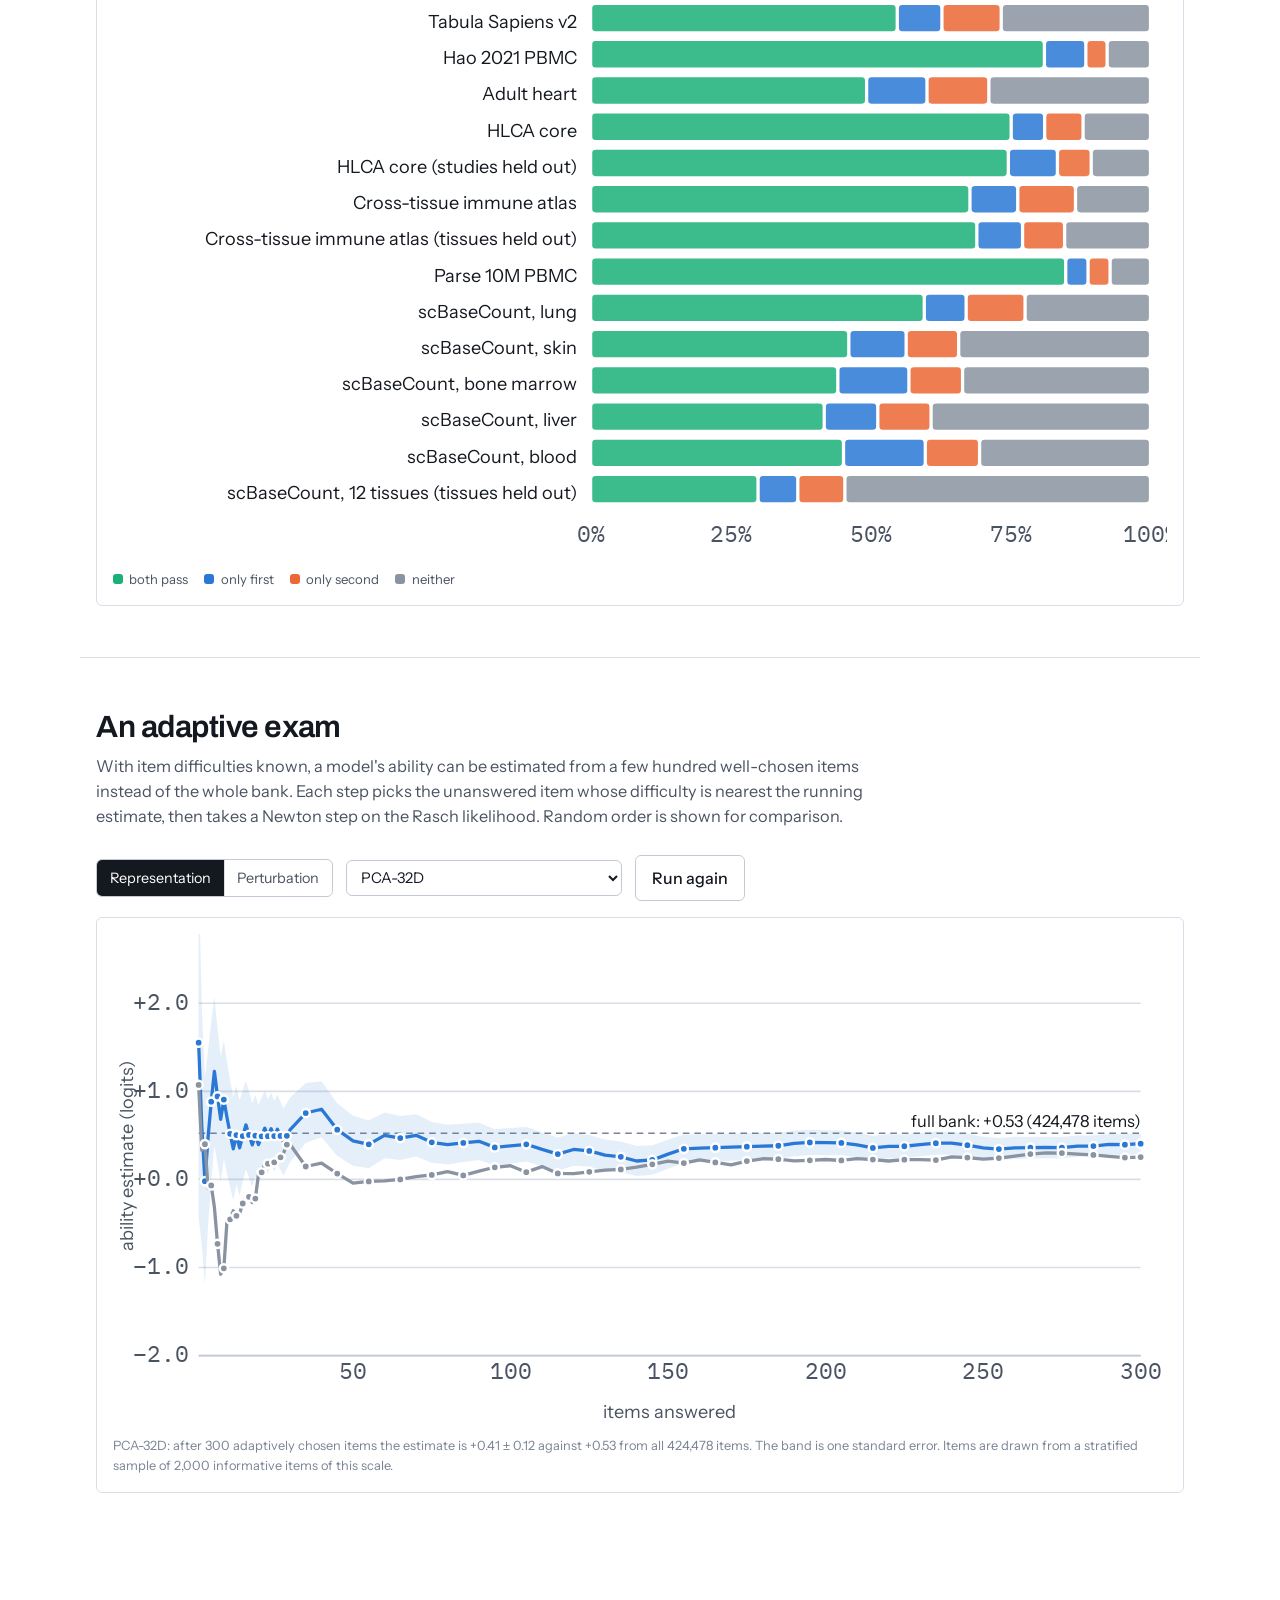
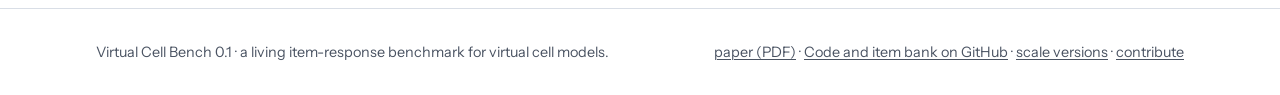
==== commit 02bc394a: "Publish site from vc-benchmark 62c2538 (2026-10-27)" ====
--- a/analysis/index.html
+++ b/analysis/index.html
@@ -9,8 +9,8 @@
 <link rel="preconnect" href="https://fonts.googleapis.com">
 <link rel="preconnect" href="https://fonts.gstatic.com" crossorigin>
 <link rel="stylesheet" href="https://fonts.googleapis.com/css2?family=Archivo:wdth,wght@62..125,400..800&family=Instrument+Sans:wght@400;500;600&family=IBM+Plex+Mono:wght@400;500&display=swap">
-<link rel="stylesheet" href="../assets/site.css">
-<script type="module" src="../assets/app.js"></script>
+<link rel="stylesheet" href="../assets/site.css?v=9eaa846c13">
+<script type="module" src="../assets/app.js?v=9eaa846c13"></script>
 </head>
 <body data-page="analysis" data-base="../">
 <div id="nav"></div>
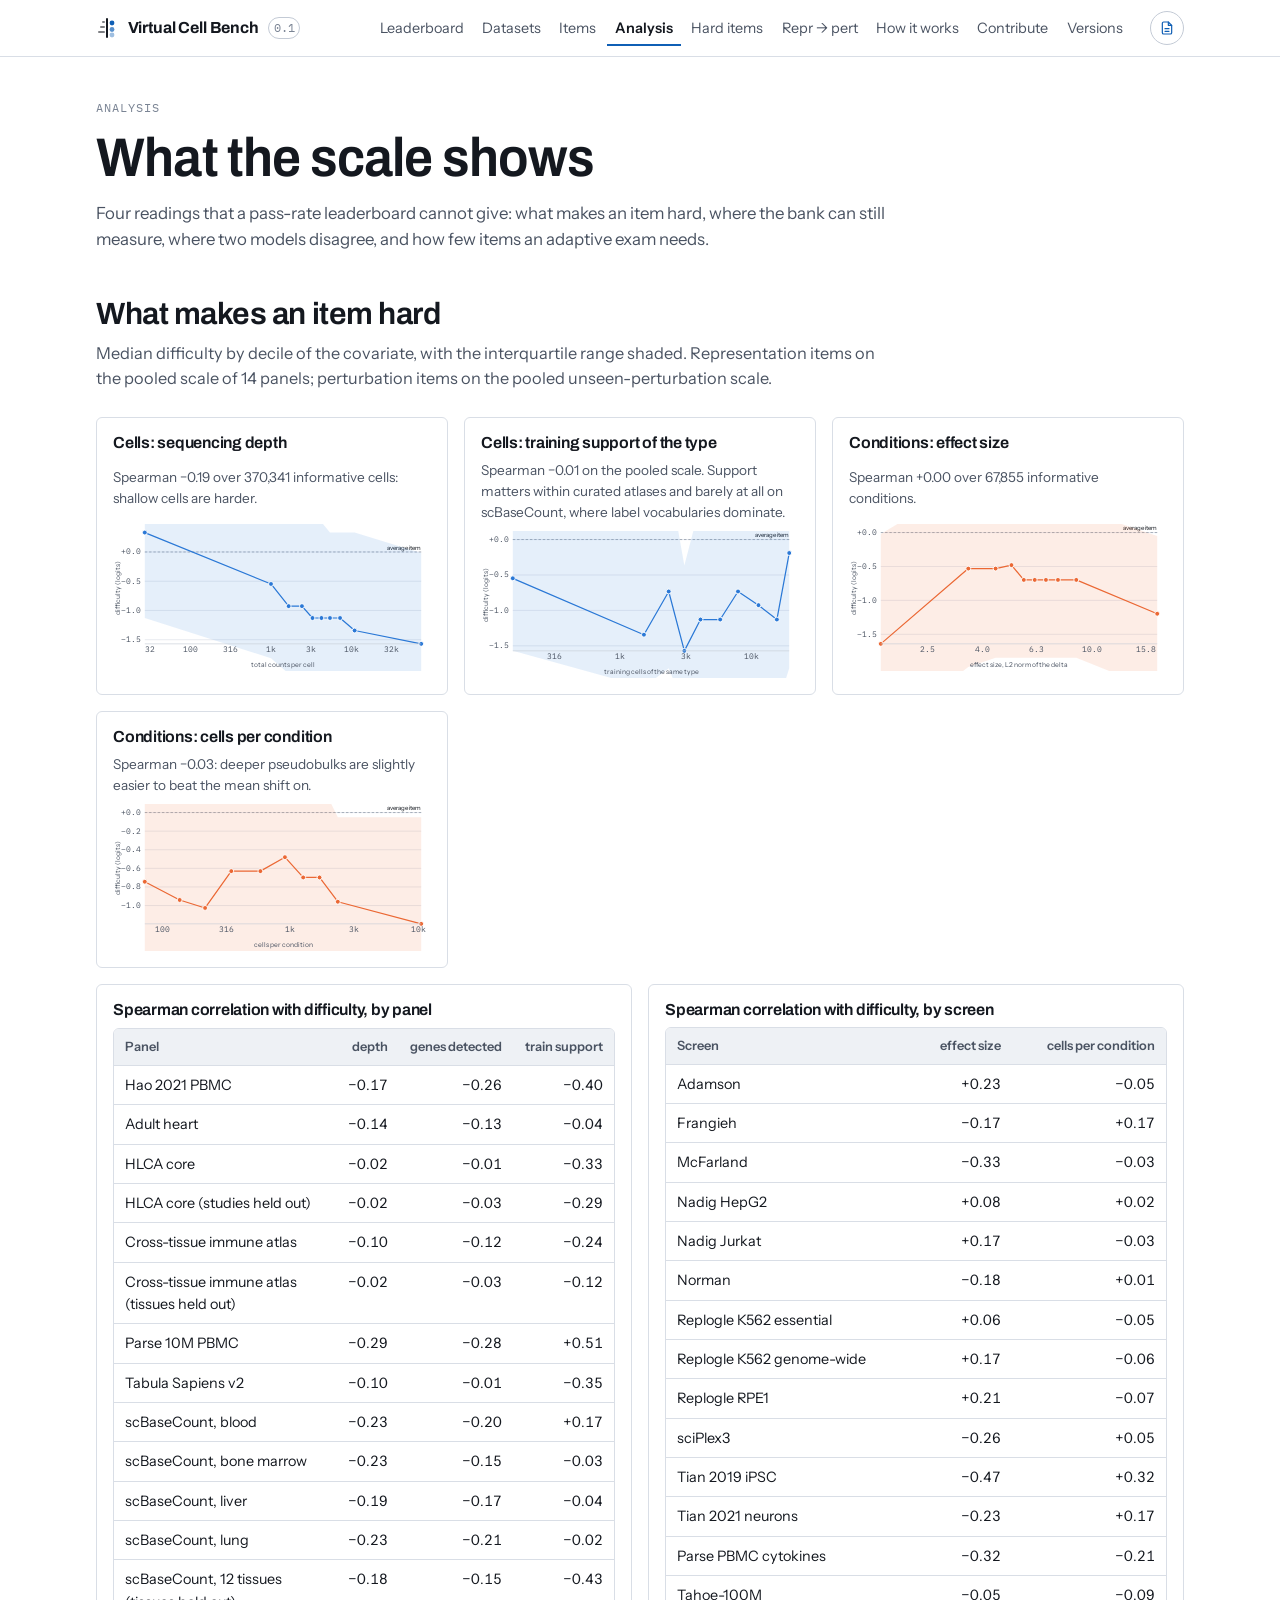
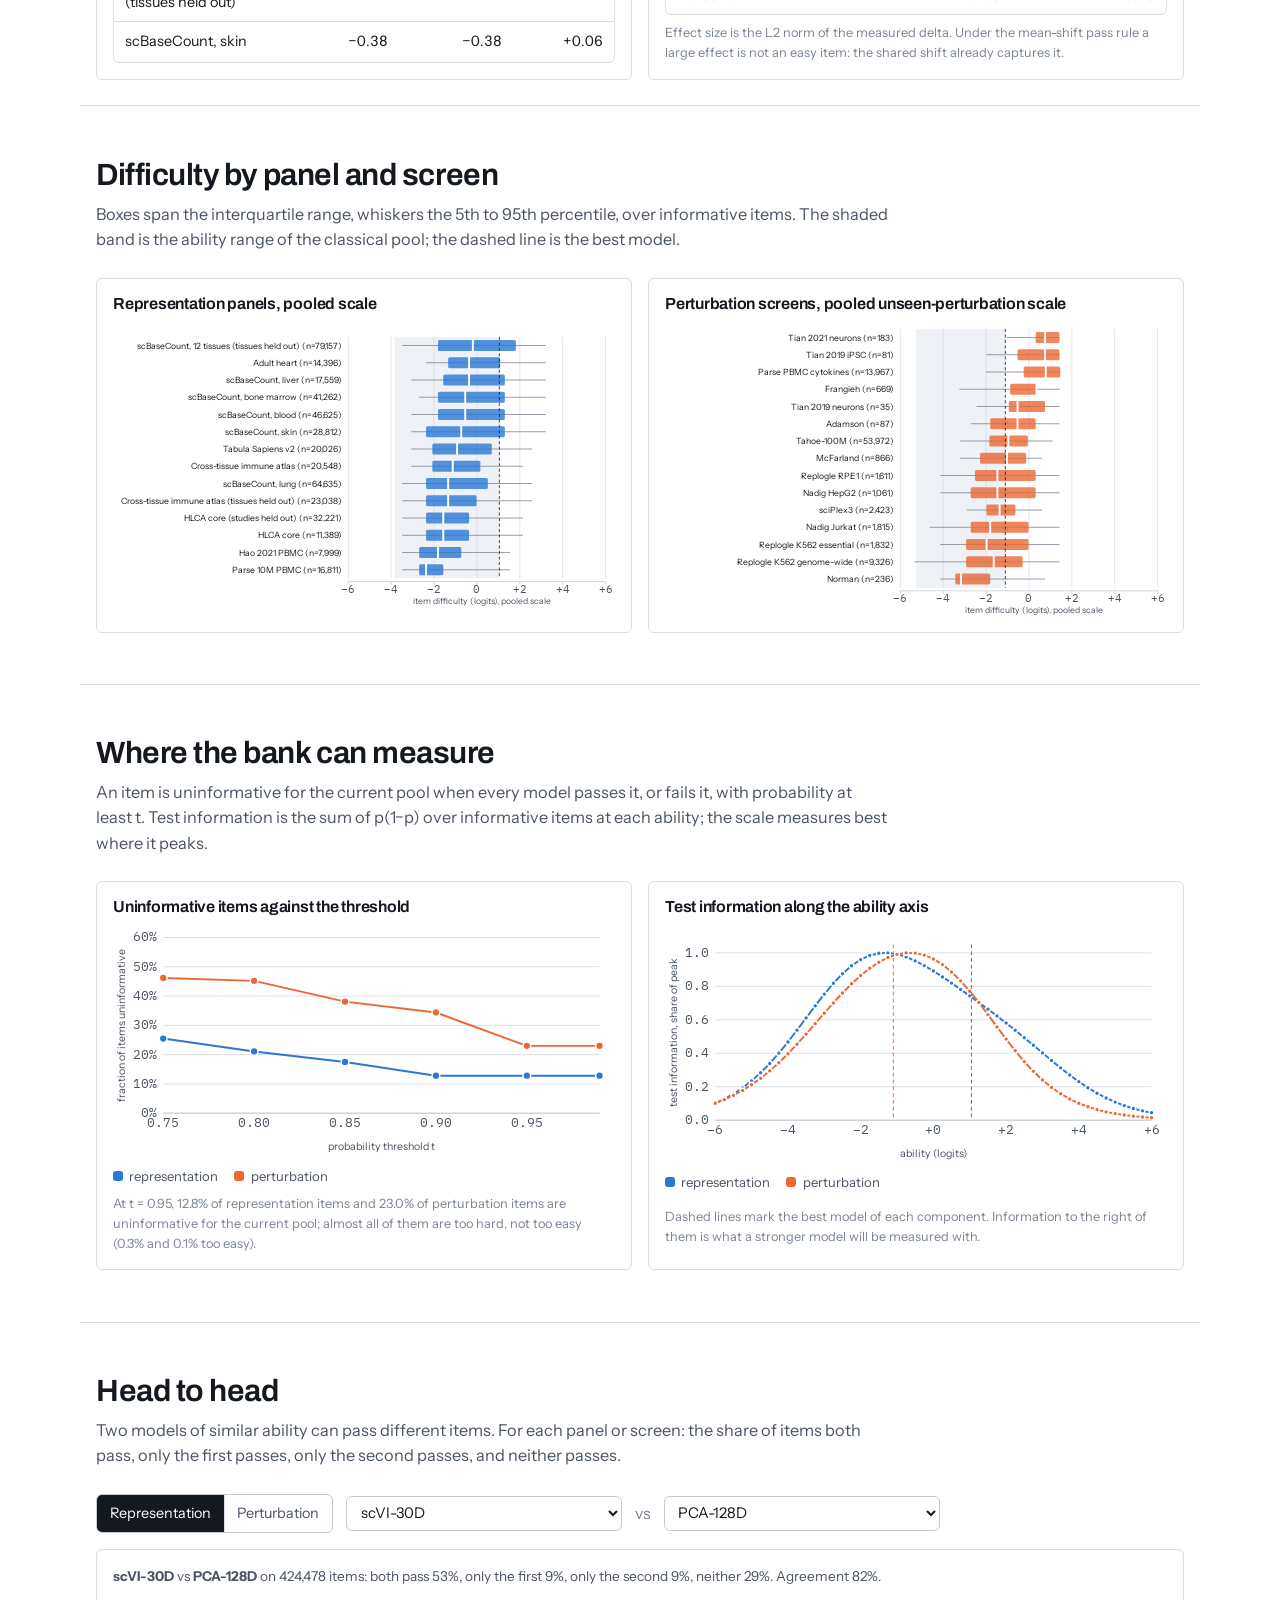
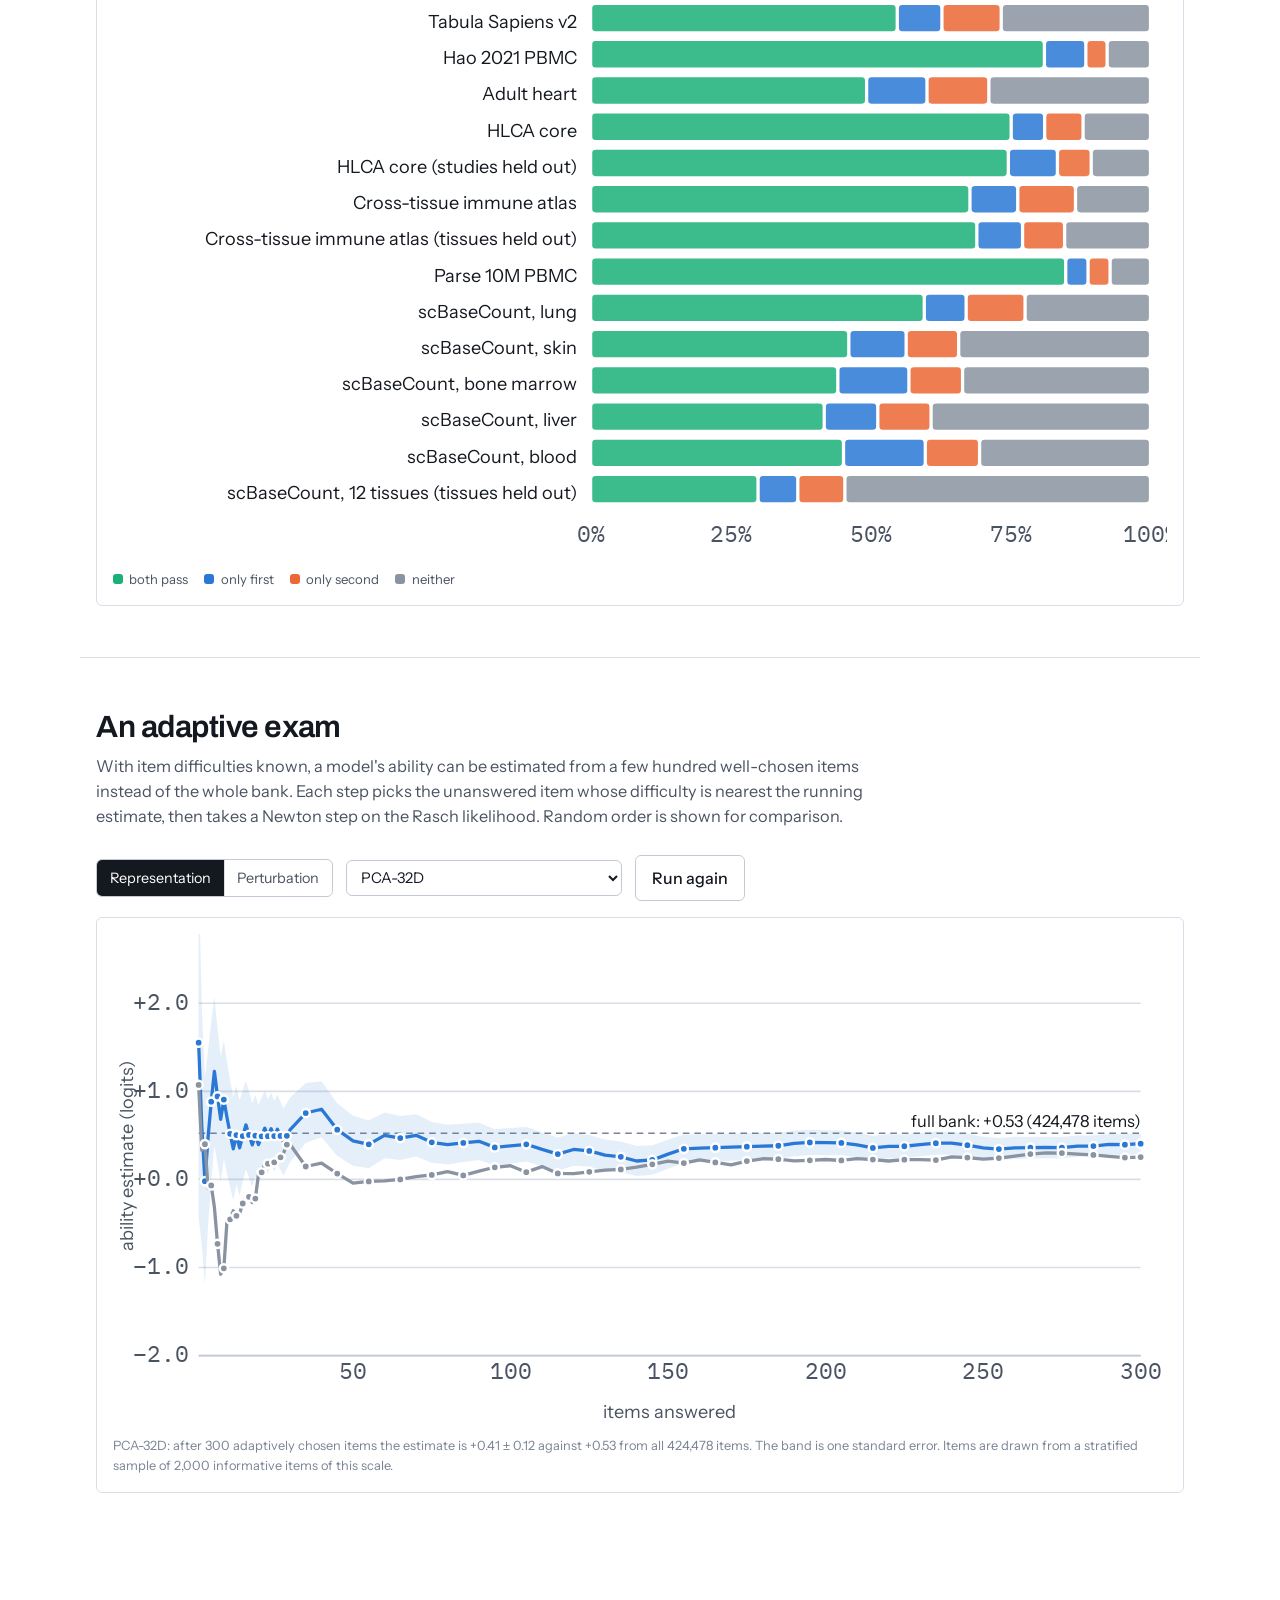
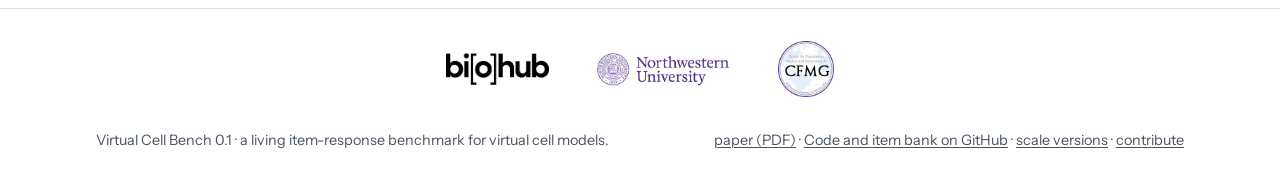
==== commit 7da417b9: "Publish site from vc-benchmark 7099025 (2026-10-28)" ====
--- a/analysis/index.html
+++ b/analysis/index.html
@@ -9,8 +9,8 @@
 <link rel="preconnect" href="https://fonts.googleapis.com">
 <link rel="preconnect" href="https://fonts.gstatic.com" crossorigin>
 <link rel="stylesheet" href="https://fonts.googleapis.com/css2?family=Archivo:wdth,wght@62..125,400..800&family=Instrument+Sans:wght@400;500;600&family=IBM+Plex+Mono:wght@400;500&display=swap">
-<link rel="stylesheet" href="../assets/site.css?v=9eaa846c13">
-<script type="module" src="../assets/app.js?v=9eaa846c13"></script>
+<link rel="stylesheet" href="../assets/site.css?v=d2bcbd62cb">
+<script type="module" src="../assets/app.js?v=d2bcbd62cb"></script>
 </head>
 <body data-page="analysis" data-base="../">
 <div id="nav"></div>
--- a/assets/site.css
+++ b/assets/site.css
@@ -84,6 +84,8 @@
 .footer { border-top: 1px solid var(--line); margin-top: 4rem; color: var(--fg-2); font-size: 0.9rem; }
 .footer-inner { max-width: var(--wide); margin: 0 auto; padding-block: 2rem; padding-inline: max(16px, env(safe-area-inset-left, 0px)) max(16px, env(safe-area-inset-right, 0px)); display: flex; flex-wrap: wrap; gap: 1rem 2rem; justify-content: space-between; }
 .footer a { color: inherit; }
+.footer-logos { max-width: var(--wide); margin: 0 auto; padding: 2rem max(16px, env(safe-area-inset-left, 0px)) 0; display: flex; flex-wrap: wrap; align-items: center; justify-content: center; gap: 1.5rem 3rem; background: #ffffff; }
+.footer-logos img { display: block; width: auto; max-width: 100%; }
 
 /* ---------- layout ---------- */
 .wrap { max-width: var(--wide); margin: 0 auto; padding-inline: max(16px, env(safe-area-inset-left, 0px)) max(16px, env(safe-area-inset-right, 0px)); }
